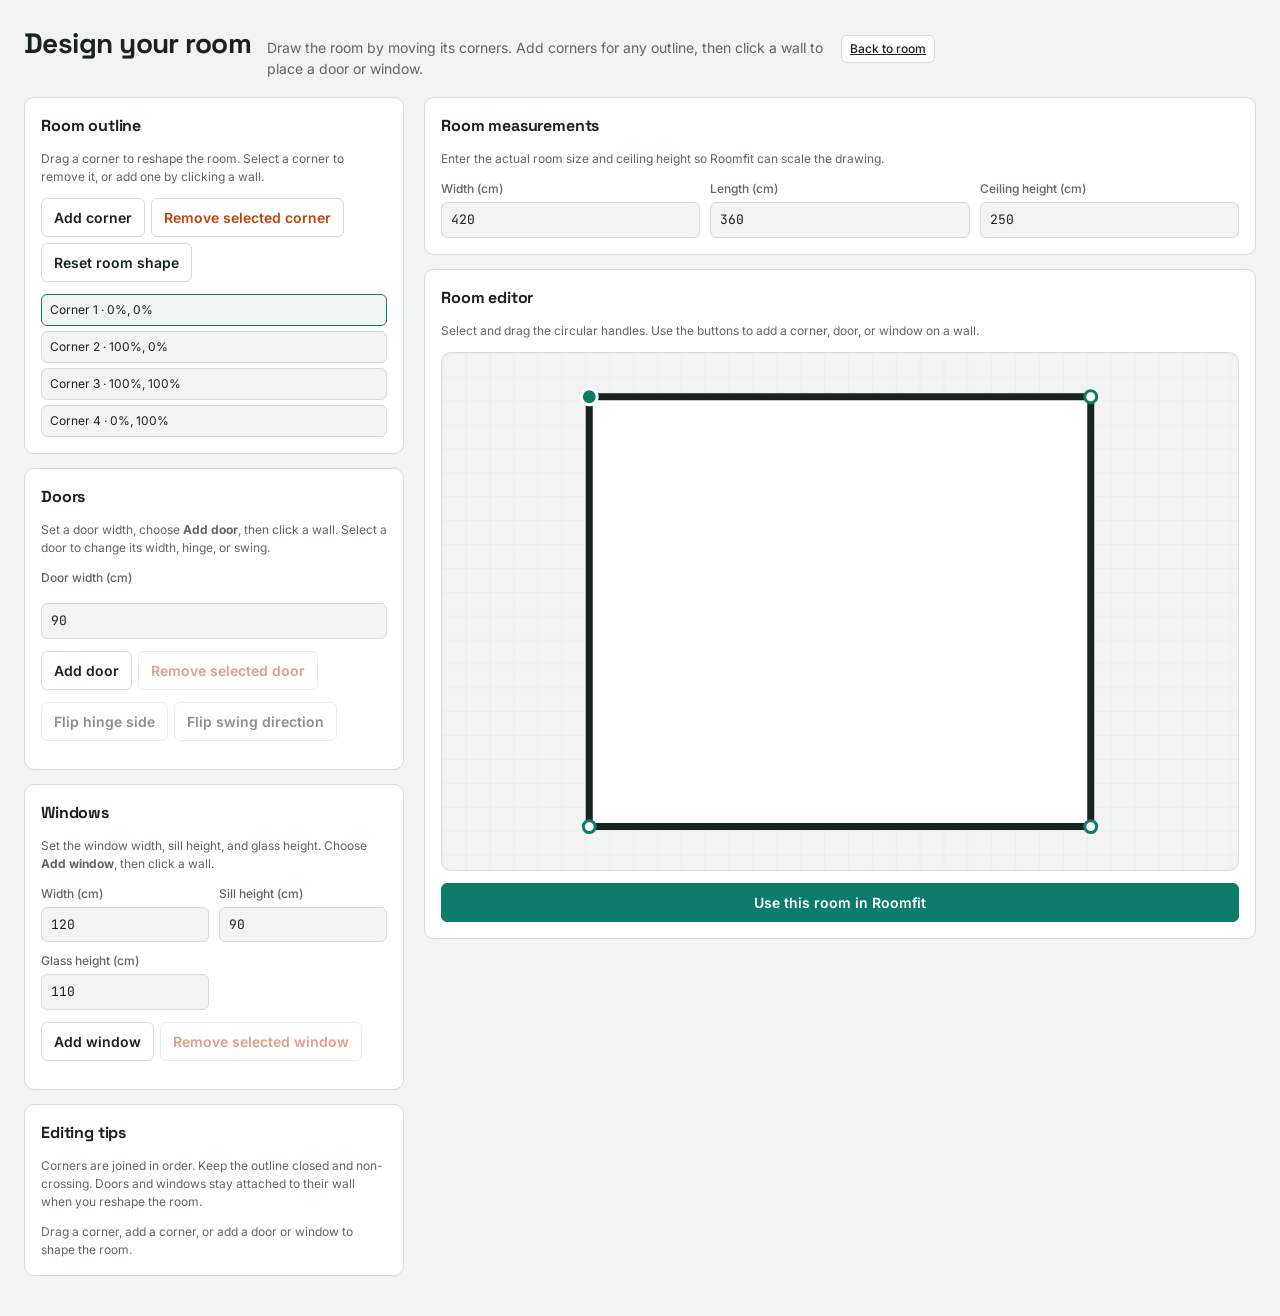
==== floorplan.html @ f108ab01 "Added index page and created room customisation" ====
<!doctype html>
<html lang="en">
<head>
  <meta charset="utf-8">
  <meta name="viewport" content="width=device-width, initial-scale=1">
  <title>Design a room · Roomfit</title>
  <link rel="preconnect" href="https://fonts.googleapis.com">
  <link rel="preconnect" href="https://fonts.gstatic.com" crossorigin>
  <link rel="stylesheet" href="https://fonts.googleapis.com/css2?family=Inter:wght@400;500;600&family=JetBrains+Mono:wght@400;500&family=Space+Grotesk:wght@500;600;700&display=swap">
  <link rel="stylesheet" href="style.css">
</head>
<body>
<div class="wrap">
  <header>
    <h1>Design your room</h1>
    <p>Draw the room by moving its corners. Add corners for any outline, then click a wall to place a door or window.</p>
    <a class="btn small" href="Roomfit.html">Back to room</a>
  </header>

  <main class="app">
    <div class="rail">
      <section class="panel" aria-labelledby="h-room-outline">
        <h2 id="h-room-outline">Room outline</h2>
        <p class="hint">Drag a corner to reshape the room. Select a corner to remove it, or add one by clicking a wall.</p>
        <div class="btns">
          <button class="btn" id="addCorner" type="button">Add corner</button>
          <button class="btn danger" id="removeCorner" type="button">Remove selected corner</button>
          <button class="btn" id="resetShape" type="button">Reset room shape</button>
        </div>
        <div id="cornerList" class="editor-list" aria-label="Room corners"></div>
      </section>

      <section class="panel" aria-labelledby="h-room-doors">
        <h2 id="h-room-doors">Doors</h2>
        <p class="hint">Set a door width, choose <strong>Add door</strong>, then click a wall. Select a door to change its width, hinge, or swing.</p>
        <label for="doorWidth">Door width (cm)</label>
        <input type="number" id="doorWidth" min="60" max="140" step="5" value="90">
        <div class="btns">
          <button class="btn" id="addDoor" type="button">Add door</button>
          <button class="btn danger" id="removeDoor" type="button" disabled>Remove selected door</button>
        </div>
        <div class="btns">
          <button class="btn" id="flipHinge" type="button" disabled>Flip hinge side</button>
          <button class="btn" id="flipSwing" type="button" disabled>Flip swing direction</button>
        </div>
        <div id="doorList" class="editor-list" aria-label="Room doors"></div>
      </section>

      <section class="panel" aria-labelledby="h-room-windows">
        <h2 id="h-room-windows">Windows</h2>
        <p class="hint">Set the window width, sill height, and glass height. Choose <strong>Add window</strong>, then click a wall.</p>
        <div class="row two">
          <div><label for="windowWidth">Width (cm)</label><input type="number" id="windowWidth" min="60" max="240" step="10" value="120"></div>
          <div><label for="windowSill">Sill height (cm)</label><input type="number" id="windowSill" min="0" max="250" step="5" value="90"></div>
          <div><label for="windowHeight">Glass height (cm)</label><input type="number" id="windowHeight" min="40" max="240" step="5" value="110"></div>
        </div>
        <div class="btns">
          <button class="btn" id="addWindow" type="button">Add window</button>
          <button class="btn danger" id="removeWindow" type="button" disabled>Remove selected window</button>
        </div>
        <div id="windowList" class="editor-list" aria-label="Room windows"></div>
      </section>

      <section class="panel" aria-labelledby="h-editor-help">
        <h2 id="h-editor-help">Editing tips</h2>
        <p class="hint">Corners are joined in order. Keep the outline closed and non-crossing. Doors and windows stay attached to their wall when you reshape the room.</p>
        <p class="hint" id="editorStatus" role="status" aria-live="polite">Drag a corner, add a corner, or add a door to begin.</p>
      </section>
    </div>

    <div class="stage-col">
      <section class="panel" aria-labelledby="h-room-measurements">
        <h2 id="h-room-measurements">Room measurements</h2>
        <p class="hint">Enter the actual room size and ceiling height so Roomfit can scale the drawing.</p>
        <div class="row">
          <div><label for="roomWidth">Width (cm)</label><input type="number" id="roomWidth" min="200" max="1200" step="10" value="420"></div>
          <div><label for="roomLength">Length (cm)</label><input type="number" id="roomLength" min="200" max="1200" step="10" value="360"></div>
          <div><label for="roomHeight">Ceiling height (cm)</label><input type="number" id="roomHeight" min="200" max="400" step="5" value="250"></div>
        </div>
      </section>

      <section class="panel" aria-labelledby="h-room-editor">
        <h2 id="h-room-editor">Room editor</h2>
        <p class="hint">Select and drag the circular handles. Use the buttons to add a corner, door, or window on a wall.</p>
        <div class="canvas-box floorplan-editor">
          <svg id="roomEditor" viewBox="0 0 800 520" role="application" aria-label="Interactive room outline editor">
            <defs>
              <pattern id="editorGrid" width="24" height="24" patternUnits="userSpaceOnUse">
                <path d="M 24 0 L 0 0 0 24" fill="none" class="editor-grid-line"></path>
              </pattern>
            </defs>
            <rect x="0" y="0" width="800" height="520" class="editor-grid"></rect>
            <g id="roomDrawing"></g>
          </svg>
        </div>
        <button class="btn primary" id="applyRoom" type="button">Use this room in Roomfit</button>
      </section>
    </div>
  </main>
</div>
<script src="floorplan.js"></script>
</body>
</html>
---- style.css ----
/* Layout: a control rail on the left runs in order (room, furniture links, pieces); the stage on the right holds the floor plan and 3D view with a status strip beneath. */
:root {
  --bg: #F2F4F3;
  --surface: #FFFFFF;
  --ink: #18231F;
  --muted: #5B6862;
  --line: #D5DCD9;
  --accent: #0E7C6B;
  --accent-ink: #FFFFFF;
  --warn: #C2410C;
  --good: #15803D;
  --grid: #E3E8E6;
  --wall: #2B3A35;
  --floor: #FAFBFA;
  --font-display: 'Space Grotesk', system-ui, sans-serif;
  --font-body: 'Inter', system-ui, sans-serif;
  --font-mono: 'JetBrains Mono', ui-monospace, monospace;
}
@media (prefers-color-scheme: dark) {
  :root:not([data-theme="light"]) {
    --bg: #121917; --surface: #1B2421; --ink: #E6ECE9; --muted: #9AA8A2; --line: #2E3B36;
    --accent: #3CC2A9; --accent-ink: #07201B; --warn: #FB923C; --good: #4ADE80;
    --grid: #232E2A; --wall: #8FA79F; --floor: #1A2320; color-scheme: dark;
  }
}
:root[data-theme="dark"] {
  --bg: #121917; --surface: #1B2421; --ink: #E6ECE9; --muted: #9AA8A2; --line: #2E3B36;
  --accent: #3CC2A9; --accent-ink: #07201B; --warn: #FB923C; --good: #4ADE80;
  --grid: #232E2A; --wall: #8FA79F; --floor: #1A2320; color-scheme: dark;
}
* { box-sizing: border-box; }
body {
  background: var(--bg); color: var(--ink); font-family: var(--font-body); font-size: 14px; line-height: 1.5;
  padding-block: 20px 32px;
  padding-left: max(16px, env(safe-area-inset-left, 0px));
  padding-right: max(16px, env(safe-area-inset-right, 0px));
}
.wrap { max-width: 1280px; margin: 0 auto; display: flex; flex-direction: column; gap: 18px; }
header { display: flex; flex-wrap: wrap; align-items: baseline; gap: 6px 16px; }
h1 { font-family: var(--font-display); font-size: 28px; line-height: 1.1; margin: 0; letter-spacing: -0.02em; text-wrap: balance; }
header p { margin: 0; color: var(--muted); max-width: 62ch; }
.app { display: grid; grid-template-columns: minmax(300px, 380px) minmax(0, 1fr); gap: 20px; align-items: start; }
@media (max-width: 900px) { .app { grid-template-columns: minmax(0, 1fr); } }
.rail, .stage-col { display: flex; flex-direction: column; gap: 14px; min-width: 0; }
.panel { background: var(--surface); border: 1px solid var(--line); border-radius: 10px; padding: 16px; display: flex; flex-direction: column; gap: 12px; min-width: 0; }
.panel h2 { font-family: var(--font-display); font-size: 16px; margin: 0; display: flex; align-items: center; gap: 8px; letter-spacing: -0.01em; }
.step { font-family: var(--font-mono); font-size: 11px; width: 20px; height: 20px; border-radius: 50%; background: var(--accent); color: var(--accent-ink); display: inline-grid; place-items: center; flex: none; }
label, .lbl { font-size: 12px; font-weight: 500; color: var(--muted); display: block; margin-bottom: 4px; }
input[type=text], input[type=number], textarea, select {
  width: 100%; font: inherit; color: var(--ink); background: var(--bg); border: 1px solid var(--line); border-radius: 6px; padding: 7px 9px; min-width: 0;
}
input[type=number], .mono { font-family: var(--font-mono); font-size: 13px; }
textarea { resize: vertical; min-height: 84px; font-family: var(--font-mono); font-size: 12px; line-height: 1.5; }
input[type=color] { width: 100%; height: 34px; padding: 2px; border: 1px solid var(--line); border-radius: 6px; background: var(--bg); }
input[aria-invalid=true] { border-color: var(--warn); }
.room-options { align-items: center; }
.toggle { display: flex; align-items: center; gap: 8px; margin: 0; color: var(--ink); cursor: pointer; }
.toggle input { width: 16px; height: 16px; margin: 0; accent-color: var(--accent); }
input[type=range] { width: 100%; accent-color: var(--accent); }
:focus-visible { outline: 2px solid var(--accent); outline-offset: 2px; }
.row { display: grid; gap: 10px; grid-template-columns: repeat(3, minmax(0, 1fr)); }
.row.two { grid-template-columns: repeat(2, minmax(0, 1fr)); }
.row.four { grid-template-columns: repeat(4, minmax(0, 1fr)); }
@media (max-width: 480px) { .row.four { grid-template-columns: repeat(2, minmax(0, 1fr)); } }
.btn { font: inherit; font-weight: 600; border-radius: 6px; padding: 8px 12px; border: 1px solid var(--line); background: var(--surface); color: var(--ink); cursor: pointer; }
.btn:hover { border-color: var(--accent); }
.btn.primary { background: var(--accent); color: var(--accent-ink); border-color: var(--accent); }
.btn.primary:disabled { opacity: .6; cursor: progress; }
.btn.small { padding: 4px 8px; font-size: 12px; font-weight: 500; }
.btn.danger { color: var(--warn); }
.seg { display: grid; grid-template-columns: repeat(4, 1fr); border: 1px solid var(--line); border-radius: 6px; overflow: hidden; }
.seg input { position: absolute; opacity: 0; pointer-events: none; }
.seg label { margin: 0; padding: 7px 4px; text-align: center; font-size: 13px; font-weight: 500; color: var(--ink); cursor: pointer; background: var(--bg); border-right: 1px solid var(--line); }
.seg label:last-of-type { border-right: 0; }
.seg input:checked + label { background: var(--accent); color: var(--accent-ink); }
.seg input:disabled + label { opacity: .5; cursor: not-allowed; }
.seg input:focus-visible + label { outline: 2px solid var(--accent); outline-offset: -2px; }
.hint { color: var(--muted); font-size: 12px; margin: 0; }
.chips { display: flex; flex-wrap: wrap; gap: 6px; }
.chip { font-family: var(--font-mono); font-size: 11px; padding: 3px 8px; border: 1px solid var(--line); border-radius: 999px; background: var(--bg); color: var(--ink); cursor: pointer; }
.chip:hover { border-color: var(--accent); }
.log { list-style: none; margin: 0; padding: 0; display: flex; flex-direction: column; gap: 4px; font-size: 12px; color: var(--muted); max-height: 160px; overflow: auto; }
.log li.ok { color: var(--ink); }
.log li.err { color: var(--warn); }
.log .mono { font-size: 11px; }
.items { list-style: none; margin: 0; padding: 0; display: flex; flex-direction: column; gap: 6px; }
.item { display: grid; grid-template-columns: 48px 22px minmax(0, 1fr) auto auto; gap: 10px; align-items: center; padding: 8px 10px; border: 1px solid var(--line); border-radius: 8px; background: var(--bg); cursor: pointer; }
.item[aria-current=true] { border-color: var(--accent); box-shadow: inset 0 0 0 1px var(--accent); }
.thumb { width: 48px; height: 48px; display: grid; place-items: center; overflow: hidden; border: 1px solid var(--line); border-radius: 6px; background: var(--surface); }
.thumb img { display: block; width: 100%; height: 100%; object-fit: contain; }
.thumb.unavailable { background: var(--bg); }
.error-text { color: var(--warn); }
.sw { width: 22px; height: 22px; border-radius: 5px; border: 1px solid rgba(0,0,0,.2); }
.item .nm { font-weight: 600; white-space: nowrap; overflow: hidden; text-overflow: ellipsis; }
.item .meta { font-family: var(--font-mono); font-size: 11px; color: var(--muted); white-space: nowrap; overflow: hidden; text-overflow: ellipsis; }
.item .pr { font-family: var(--font-mono); font-size: 12px; font-variant-numeric: tabular-nums; }
.dot { width: 9px; height: 9px; border-radius: 50%; background: var(--good); }
.dot.bad { background: var(--warn); }
.tabs { display: flex; gap: 6px; align-items: center; flex-wrap: wrap; }
.tab { font: inherit; font-weight: 600; padding: 7px 14px; border-radius: 6px; border: 1px solid var(--line); background: var(--surface); color: var(--muted); cursor: pointer; }
.tab[aria-selected=true] { background: var(--ink); color: var(--bg); border-color: var(--ink); }
.tabs .spacer { flex: 1; }
.snap { display: flex; align-items: center; gap: 6px; font-size: 12px; color: var(--muted); margin: 0; }
.canvas-box { position: relative; border: 1px solid var(--line); border-radius: 10px; background: var(--surface); overflow: hidden; }
#plan { display: block; width: 100%; touch-action: none; cursor: grab; }
#plan:active { cursor: grabbing; }
#three { width: 100%; height: 520px; touch-action: none; cursor: grab; }
#three canvas { display: block; }
.fallback { padding: 24px; color: var(--muted); }
.stats { display: grid; grid-template-columns: repeat(4, minmax(0, 1fr)); gap: 10px; }
@media (max-width: 640px) { .stats { grid-template-columns: repeat(2, minmax(0, 1fr)); } }
.stat { background: var(--surface); border: 1px solid var(--line); border-radius: 10px; padding: 10px 12px; }
.stat .k { font-size: 11px; color: var(--muted); text-transform: uppercase; letter-spacing: .06em; }
.stat .v { font-family: var(--font-display); font-size: 22px; font-weight: 600; font-variant-numeric: tabular-nums; }
.stat .v small { font-size: 12px; color: var(--muted); font-weight: 500; }
.issues { margin: 0; padding: 0; list-style: none; display: flex; flex-direction: column; gap: 4px; font-size: 13px; }
.issues li { color: var(--warn); }
.issues li.fine { color: var(--good); }
.badges { display: flex; flex-wrap: wrap; gap: 6px; }
.badge { font-size: 11px; padding: 2px 8px; border-radius: 999px; border: 1px solid var(--line); color: var(--muted); }
.badge.link { border-color: var(--accent); color: var(--accent); }
.empty { color: var(--muted); font-size: 13px; margin: 0; }
.src { font-family: var(--font-mono); font-size: 11px; color: var(--muted); overflow-wrap: anywhere; }
.btns { display: flex; flex-wrap: wrap; gap: 6px; }
.btn:disabled { opacity: .5; cursor: not-allowed; }
.floorplan-editor { background: var(--bg); }
.floorplan-editor svg { display: block; width: 100%; height: auto; aspect-ratio: 800 / 520; touch-action: none; }
.floorplan-editor.is-placement svg { cursor: crosshair; }
.editor-grid { fill: url(#editorGrid); }
.editor-grid-line { stroke: var(--grid); stroke-width: 1; }
.room-fill { fill: var(--surface); }
.room-wall { stroke: var(--ink); stroke-width: 7; stroke-linecap: round; vector-effect: non-scaling-stroke; }
.door-threshold { stroke: var(--bg); stroke-width: 10; vector-effect: non-scaling-stroke; }
.door-hit { stroke: transparent; stroke-width: 18; pointer-events: stroke; }
.door-leaf, .door-arc { fill: none; stroke: var(--accent); stroke-width: 3; vector-effect: non-scaling-stroke; }
.door-arc { stroke-dasharray: 5 4; }
.door-symbol { cursor: pointer; }
.door-symbol.selected .door-leaf, .door-symbol.selected .door-arc { stroke: var(--warn); }
.window-gap { stroke: var(--bg); stroke-width: 10; }
.window-hit { stroke: transparent; stroke-width: 18; pointer-events: stroke; }
.window-pane { stroke: rgba(112, 203, 218, .24); stroke-width: 5; vector-effect: non-scaling-stroke; }
.window-frame { stroke: rgba(130, 205, 217, .8); stroke-width: 1.5; vector-effect: non-scaling-stroke; }
.window-symbol { cursor: pointer; }
.window-symbol.selected .window-pane, .window-symbol.selected .window-frame { stroke: var(--warn); }
.vertex-hit { fill: transparent; pointer-events: all; }
.vertex-handle { fill: var(--surface); stroke: var(--accent); stroke-width: 3; vector-effect: non-scaling-stroke; }
.room-vertex { cursor: move; }
.room-vertex.selected .vertex-handle { fill: var(--accent); stroke: var(--surface); }
.editor-list { display: flex; flex-direction: column; gap: 5px; max-height: 180px; overflow: auto; }
.editor-item { width: 100%; border: 1px solid var(--line); border-radius: 6px; padding: 6px 8px; background: var(--bg); color: var(--ink); text-align: left; font: inherit; font-size: 12px; cursor: pointer; }
.editor-item:hover, .editor-item.selected { border-color: var(--accent); }
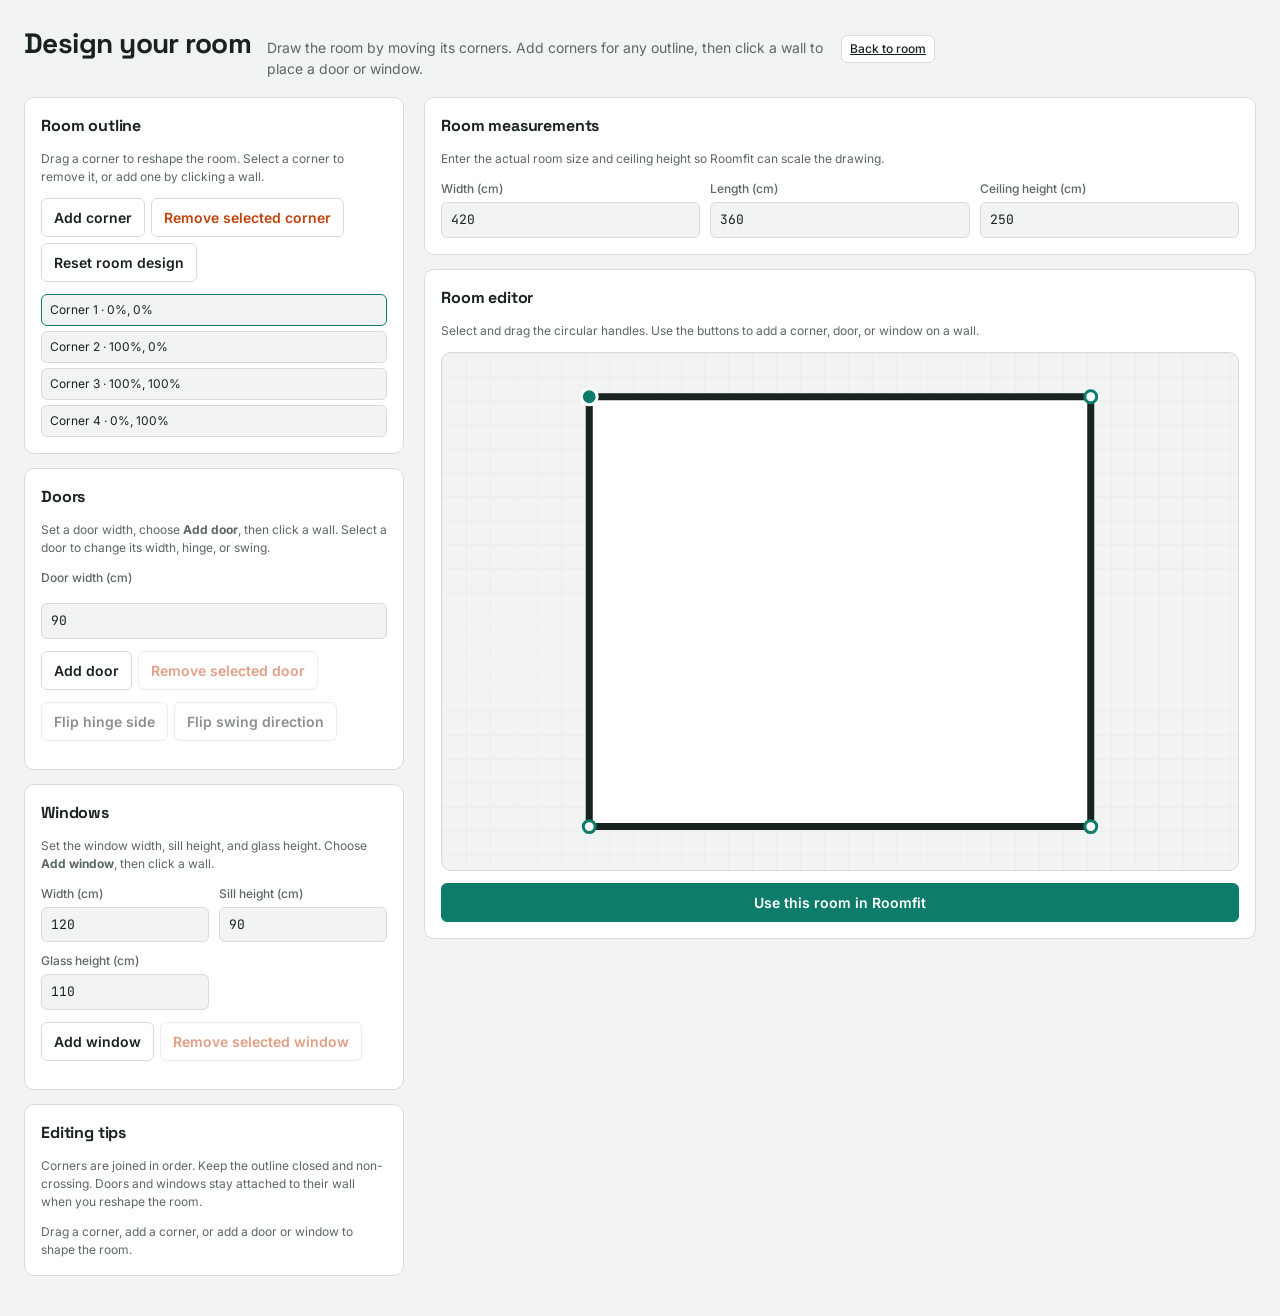
==== commit 45357534: "Added exporting/importing rooms and improved visuals" ====
--- a/floorplan.html
+++ b/floorplan.html
@@ -14,7 +14,7 @@
   <header>
     <h1>Design your room</h1>
     <p>Draw the room by moving its corners. Add corners for any outline, then click a wall to place a door or window.</p>
-    <a class="btn small" href="Roomfit.html">Back to room</a>
+    <a class="btn small" id="backToRoom" href="Roomfit.html">Back to room</a>
   </header>
 
   <main class="app">
@@ -25,7 +25,7 @@
         <div class="btns">
           <button class="btn" id="addCorner" type="button">Add corner</button>
           <button class="btn danger" id="removeCorner" type="button">Remove selected corner</button>
-          <button class="btn" id="resetShape" type="button">Reset room shape</button>
+          <button class="btn" id="resetShape" type="button">Reset room design</button>
         </div>
         <div id="cornerList" class="editor-list" aria-label="Room corners"></div>
       </section>
@@ -98,6 +98,7 @@
     </div>
   </main>
 </div>
+<script src="room-config-storage.js"></script>
 <script src="floorplan.js"></script>
 </body>
 </html>
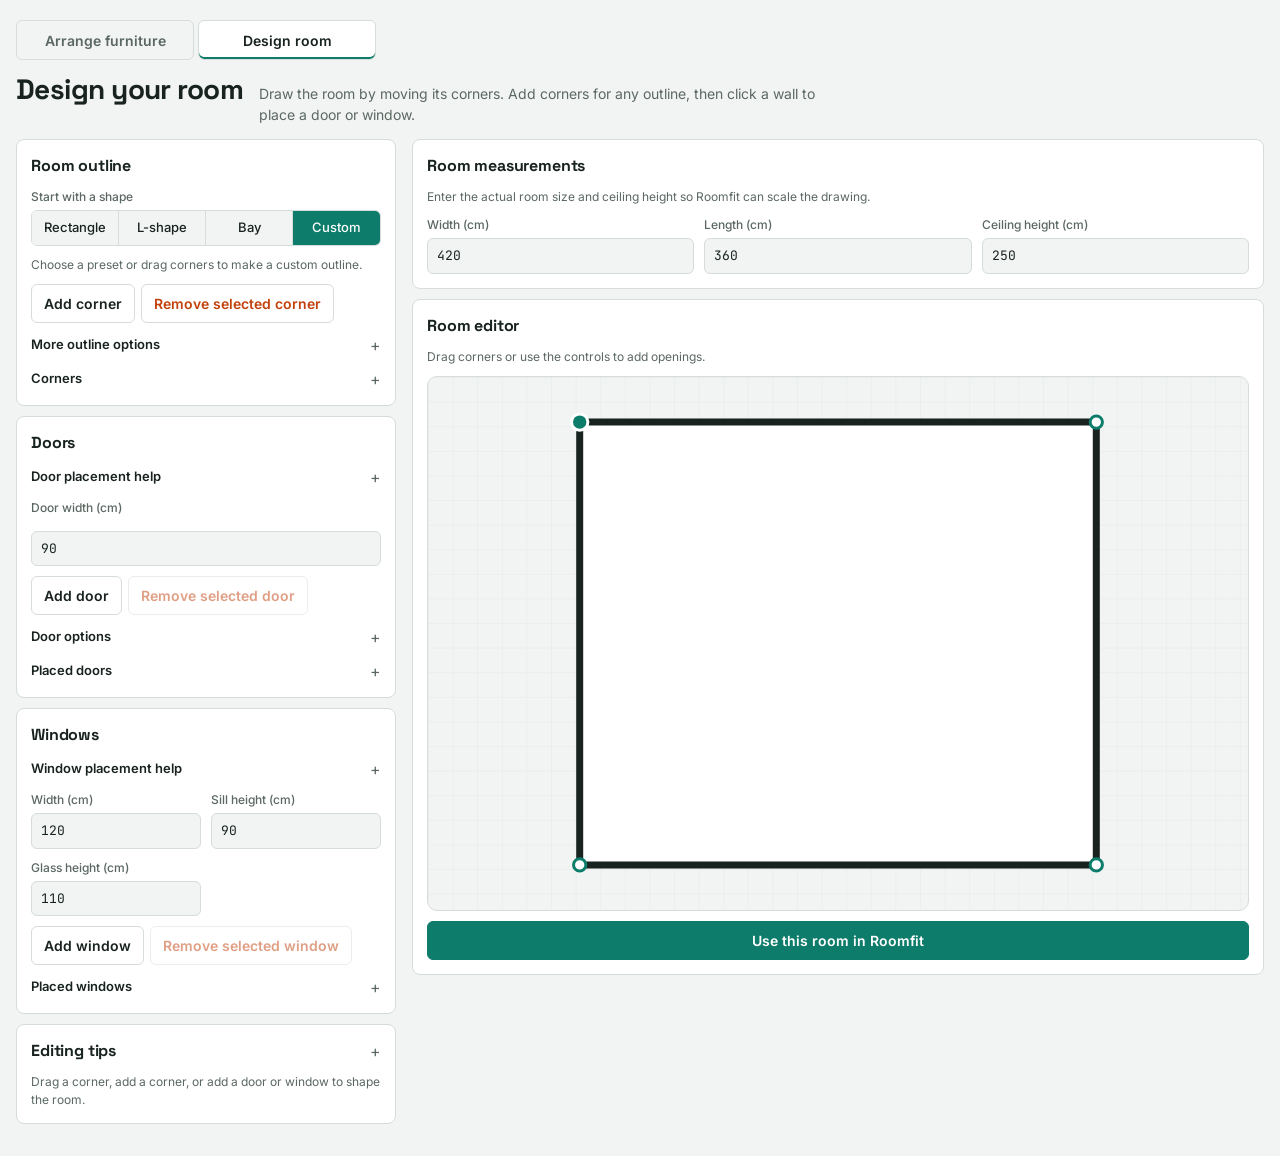
==== commit 9fd259f0: "Made UI simpler" ====
--- a/floorplan.html
+++ b/floorplan.html
@@ -11,44 +11,75 @@
 </head>
 <body>
 <div class="wrap">
+  <nav class="page-tabs" aria-label="Roomfit pages">
+    <a class="page-tab" id="backToRoom" href="Roomfit.html">Arrange furniture</a>
+    <a class="page-tab" href="floorplan.html" aria-current="page">Design room</a>
+  </nav>
+
   <header>
     <h1>Design your room</h1>
     <p>Draw the room by moving its corners. Add corners for any outline, then click a wall to place a door or window.</p>
-    <a class="btn small" id="backToRoom" href="Roomfit.html">Back to room</a>
   </header>
 
   <main class="app">
     <div class="rail">
       <section class="panel" aria-labelledby="h-room-outline">
         <h2 id="h-room-outline">Room outline</h2>
-        <p class="hint">Drag a corner to reshape the room. Select a corner to remove it, or add one by clicking a wall.</p>
+        <div>
+          <span class="lbl">Start with a shape</span>
+          <div class="seg" role="radiogroup" aria-label="Room shape">
+            <input type="radio" name="roomShape" id="shapeRect" value="rect"><label for="shapeRect">Rectangle</label>
+            <input type="radio" name="roomShape" id="shapeL" value="L"><label for="shapeL">L-shape</label>
+            <input type="radio" name="roomShape" id="shapeBay" value="bay"><label for="shapeBay">Bay</label>
+            <input type="radio" name="roomShape" id="shapeCustom" value="custom" checked><label for="shapeCustom">Custom</label>
+          </div>
+        </div>
+        <p class="hint">Choose a preset or drag corners to make a custom outline.</p>
         <div class="btns">
           <button class="btn" id="addCorner" type="button">Add corner</button>
           <button class="btn danger" id="removeCorner" type="button">Remove selected corner</button>
+        </div>
+        <details class="disclosure">
+          <summary>More outline options</summary>
           <button class="btn" id="resetShape" type="button">Reset room design</button>
-        </div>
-        <div id="cornerList" class="editor-list" aria-label="Room corners"></div>
+        </details>
+        <details class="disclosure editor-list-disclosure">
+          <summary>Corners</summary>
+          <div id="cornerList" class="editor-list" aria-label="Room corners"></div>
+        </details>
       </section>
 
       <section class="panel" aria-labelledby="h-room-doors">
         <h2 id="h-room-doors">Doors</h2>
-        <p class="hint">Set a door width, choose <strong>Add door</strong>, then click a wall. Select a door to change its width, hinge, or swing.</p>
+        <details class="disclosure">
+          <summary>Door placement help</summary>
+          <p class="hint">Choose <strong>Add door</strong>, then click a wall. Select a door to change its width, hinge, or swing.</p>
+        </details>
         <label for="doorWidth">Door width (cm)</label>
         <input type="number" id="doorWidth" min="60" max="140" step="5" value="90">
         <div class="btns">
           <button class="btn" id="addDoor" type="button">Add door</button>
           <button class="btn danger" id="removeDoor" type="button" disabled>Remove selected door</button>
         </div>
-        <div class="btns">
-          <button class="btn" id="flipHinge" type="button" disabled>Flip hinge side</button>
-          <button class="btn" id="flipSwing" type="button" disabled>Flip swing direction</button>
-        </div>
-        <div id="doorList" class="editor-list" aria-label="Room doors"></div>
+        <details class="disclosure">
+          <summary>Door options</summary>
+          <div class="btns">
+            <button class="btn" id="flipHinge" type="button" disabled>Flip hinge side</button>
+            <button class="btn" id="flipSwing" type="button" disabled>Flip swing direction</button>
+          </div>
+        </details>
+        <details class="disclosure editor-list-disclosure">
+          <summary>Placed doors</summary>
+          <div id="doorList" class="editor-list" aria-label="Room doors"></div>
+        </details>
       </section>
 
       <section class="panel" aria-labelledby="h-room-windows">
         <h2 id="h-room-windows">Windows</h2>
-        <p class="hint">Set the window width, sill height, and glass height. Choose <strong>Add window</strong>, then click a wall.</p>
+        <details class="disclosure">
+          <summary>Window placement help</summary>
+          <p class="hint">Set the size and sill height, choose <strong>Add window</strong>, then click a wall.</p>
+        </details>
         <div class="row two">
           <div><label for="windowWidth">Width (cm)</label><input type="number" id="windowWidth" min="60" max="240" step="10" value="120"></div>
           <div><label for="windowSill">Sill height (cm)</label><input type="number" id="windowSill" min="0" max="250" step="5" value="90"></div>
@@ -58,12 +89,17 @@
           <button class="btn" id="addWindow" type="button">Add window</button>
           <button class="btn danger" id="removeWindow" type="button" disabled>Remove selected window</button>
         </div>
-        <div id="windowList" class="editor-list" aria-label="Room windows"></div>
+        <details class="disclosure editor-list-disclosure">
+          <summary>Placed windows</summary>
+          <div id="windowList" class="editor-list" aria-label="Room windows"></div>
+        </details>
       </section>
 
       <section class="panel" aria-labelledby="h-editor-help">
-        <h2 id="h-editor-help">Editing tips</h2>
-        <p class="hint">Corners are joined in order. Keep the outline closed and non-crossing. Doors and windows stay attached to their wall when you reshape the room.</p>
+        <details class="disclosure">
+          <summary><h2 id="h-editor-help">Editing tips</h2></summary>
+          <p class="hint">Corners are joined in order. Keep the outline closed and non-crossing. Doors and windows stay attached to their wall when you reshape the room.</p>
+        </details>
         <p class="hint" id="editorStatus" role="status" aria-live="polite">Drag a corner, add a corner, or add a door to begin.</p>
       </section>
     </div>
@@ -81,7 +117,7 @@
 
       <section class="panel" aria-labelledby="h-room-editor">
         <h2 id="h-room-editor">Room editor</h2>
-        <p class="hint">Select and drag the circular handles. Use the buttons to add a corner, door, or window on a wall.</p>
+        <p class="hint">Drag corners or use the controls to add openings.</p>
         <div class="canvas-box floorplan-editor">
           <svg id="roomEditor" viewBox="0 0 800 520" role="application" aria-label="Interactive room outline editor">
             <defs>
--- a/style.css
+++ b/style.css
@@ -31,20 +31,33 @@
 }
 * { box-sizing: border-box; }
 body {
-  background: var(--bg); color: var(--ink); font-family: var(--font-body); font-size: 14px; line-height: 1.5;
+  margin: 0; background: var(--bg); color: var(--ink); font-family: var(--font-body); font-size: 14px; line-height: 1.5;
   padding-block: 20px 32px;
   padding-left: max(16px, env(safe-area-inset-left, 0px));
   padding-right: max(16px, env(safe-area-inset-right, 0px));
 }
-.wrap { max-width: 1280px; margin: 0 auto; display: flex; flex-direction: column; gap: 18px; }
+.wrap { max-width: 1280px; margin: 0 auto; display: flex; flex-direction: column; gap: 14px; }
 header { display: flex; flex-wrap: wrap; align-items: baseline; gap: 6px 16px; }
 h1 { font-family: var(--font-display); font-size: 28px; line-height: 1.1; margin: 0; letter-spacing: -0.02em; text-wrap: balance; }
 header p { margin: 0; color: var(--muted); max-width: 62ch; }
-.app { display: grid; grid-template-columns: minmax(300px, 380px) minmax(0, 1fr); gap: 20px; align-items: start; }
+.page-tabs { display: grid; width: min(100%, 360px); grid-template-columns: repeat(2, minmax(0, 1fr)); gap: 4px; }
+.page-tab { display: flex; min-height: 40px; align-items: center; justify-content: center; padding: 7px 8px; border: 1px solid var(--line); border-radius: 6px; background: var(--bg); color: var(--muted); font-weight: 600; text-align: center; text-decoration: none; }
+.page-tab:hover { background: var(--surface); color: var(--ink); }
+.page-tab[aria-current="page"] { background: var(--surface); color: var(--ink); box-shadow: inset 0 -2px var(--accent); }
+.app { display: grid; grid-template-columns: minmax(300px, 380px) minmax(0, 1fr); gap: 16px; align-items: start; }
 @media (max-width: 900px) { .app { grid-template-columns: minmax(0, 1fr); } }
-.rail, .stage-col { display: flex; flex-direction: column; gap: 14px; min-width: 0; }
-.panel { background: var(--surface); border: 1px solid var(--line); border-radius: 10px; padding: 16px; display: flex; flex-direction: column; gap: 12px; min-width: 0; }
+.rail, .stage-col { display: flex; flex-direction: column; gap: 10px; min-width: 0; }
+.panel { background: var(--surface); border: 1px solid var(--line); border-radius: 8px; padding: 14px; display: flex; flex-direction: column; gap: 10px; min-width: 0; }
 .panel h2 { font-family: var(--font-display); font-size: 16px; margin: 0; display: flex; align-items: center; gap: 8px; letter-spacing: -0.01em; }
+.disclosure { display: flex; flex-direction: column; gap: 10px; }
+.disclosure > summary { display: flex; align-items: center; justify-content: space-between; gap: 8px; cursor: pointer; list-style: none; color: var(--ink); font-size: 13px; font-weight: 600; }
+.disclosure > summary::-webkit-details-marker { display: none; }
+.disclosure > summary::after { content: "+"; color: var(--muted); font-size: 16px; font-weight: 400; }
+.disclosure[open] > summary::after { content: "−"; }
+.disclosure > summary h2 { color: inherit; }
+.panel-disclosure:not([open]) { gap: 0; }
+.panel-disclosure > summary h2 { margin: 0; }
+.editor-list-disclosure .editor-list { margin-top: 8px; }
 .step { font-family: var(--font-mono); font-size: 11px; width: 20px; height: 20px; border-radius: 50%; background: var(--accent); color: var(--accent-ink); display: inline-grid; place-items: center; flex: none; }
 label, .lbl { font-size: 12px; font-weight: 500; color: var(--muted); display: block; margin-bottom: 4px; }
 input[type=text], input[type=number], textarea, select {
@@ -108,11 +121,11 @@
 #three { width: 100%; height: 520px; touch-action: none; cursor: grab; }
 #three canvas { display: block; }
 .fallback { padding: 24px; color: var(--muted); }
-.stats { display: grid; grid-template-columns: repeat(4, minmax(0, 1fr)); gap: 10px; }
+.stats { display: grid; grid-template-columns: repeat(4, minmax(0, 1fr)); gap: 12px; }
 @media (max-width: 640px) { .stats { grid-template-columns: repeat(2, minmax(0, 1fr)); } }
-.stat { background: var(--surface); border: 1px solid var(--line); border-radius: 10px; padding: 10px 12px; }
-.stat .k { font-size: 11px; color: var(--muted); text-transform: uppercase; letter-spacing: .06em; }
-.stat .v { font-family: var(--font-display); font-size: 22px; font-weight: 600; font-variant-numeric: tabular-nums; }
+.stat { min-width: 0; }
+.stat .k { font-size: 11px; color: var(--muted); }
+.stat .v { font-family: var(--font-display); font-size: 18px; font-weight: 600; font-variant-numeric: tabular-nums; }
 .stat .v small { font-size: 12px; color: var(--muted); font-weight: 500; }
 .issues { margin: 0; padding: 0; list-style: none; display: flex; flex-direction: column; gap: 4px; font-size: 13px; }
 .issues li { color: var(--warn); }
